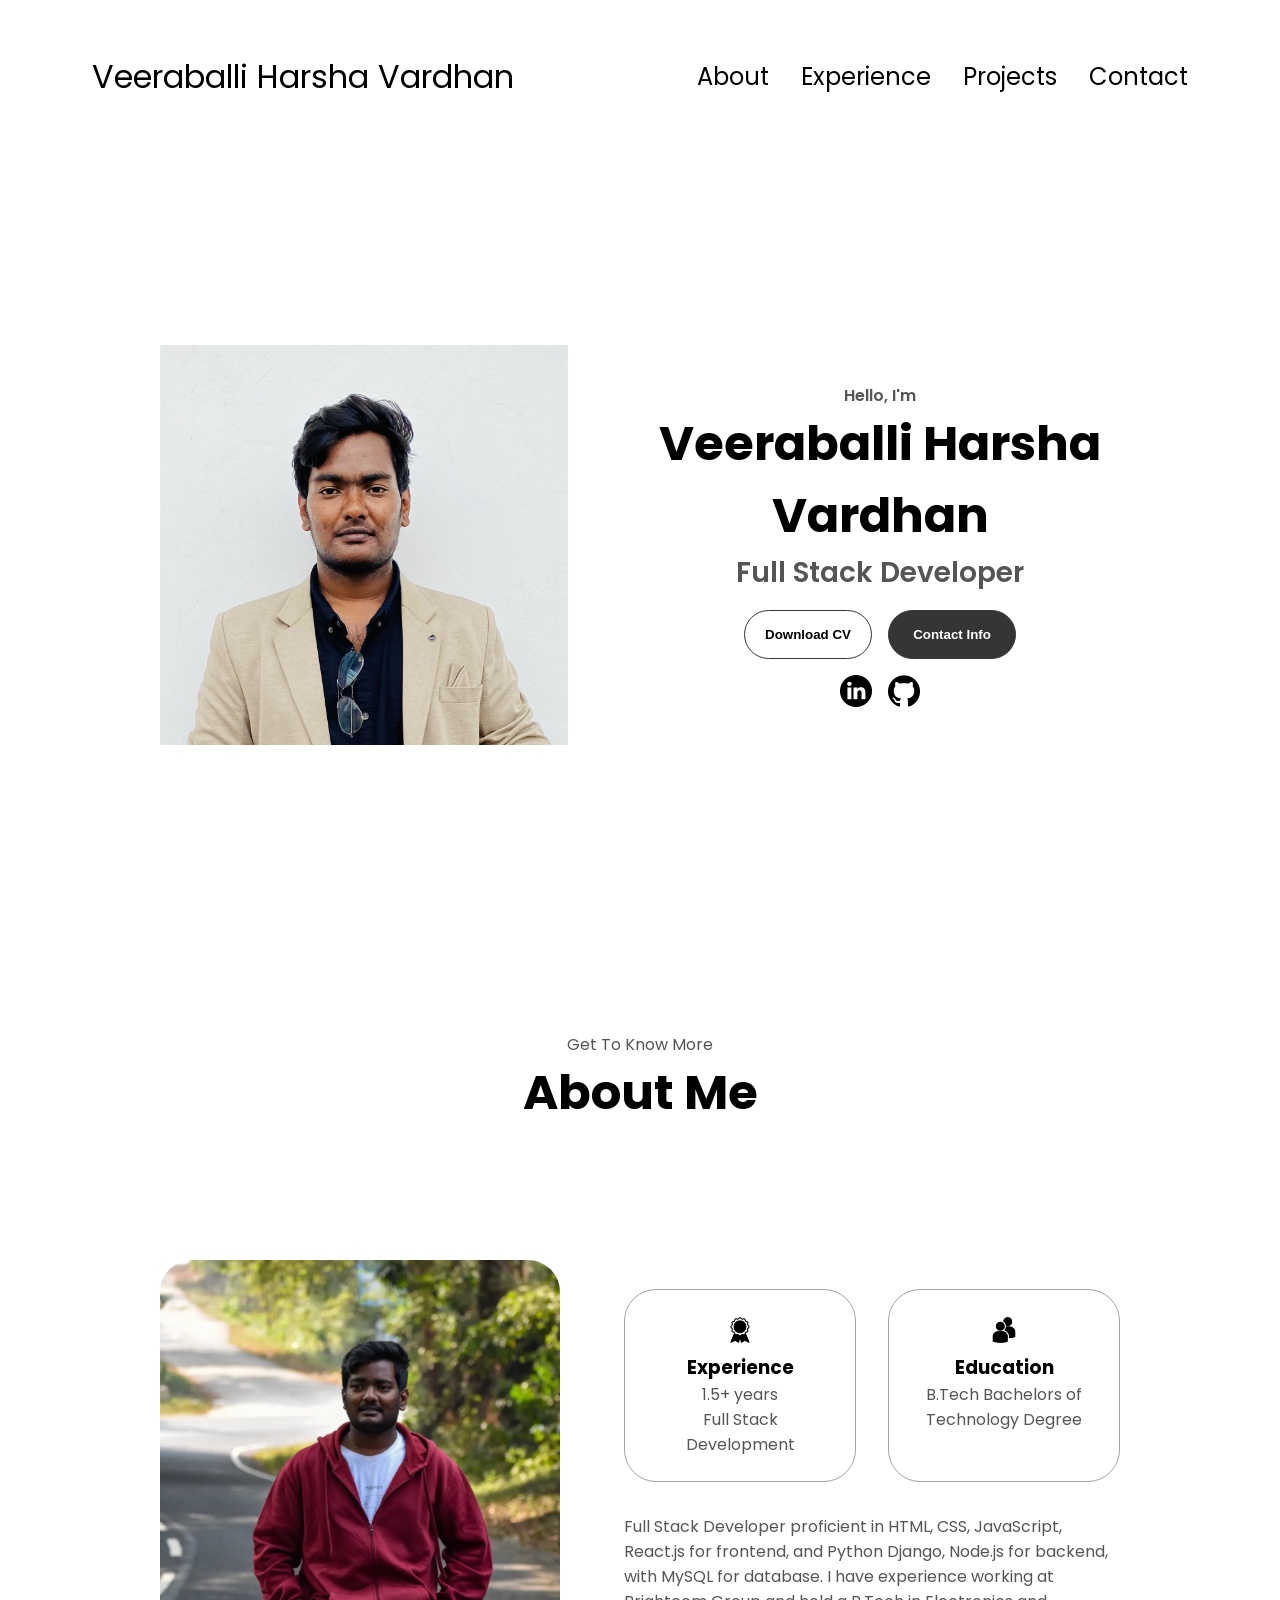
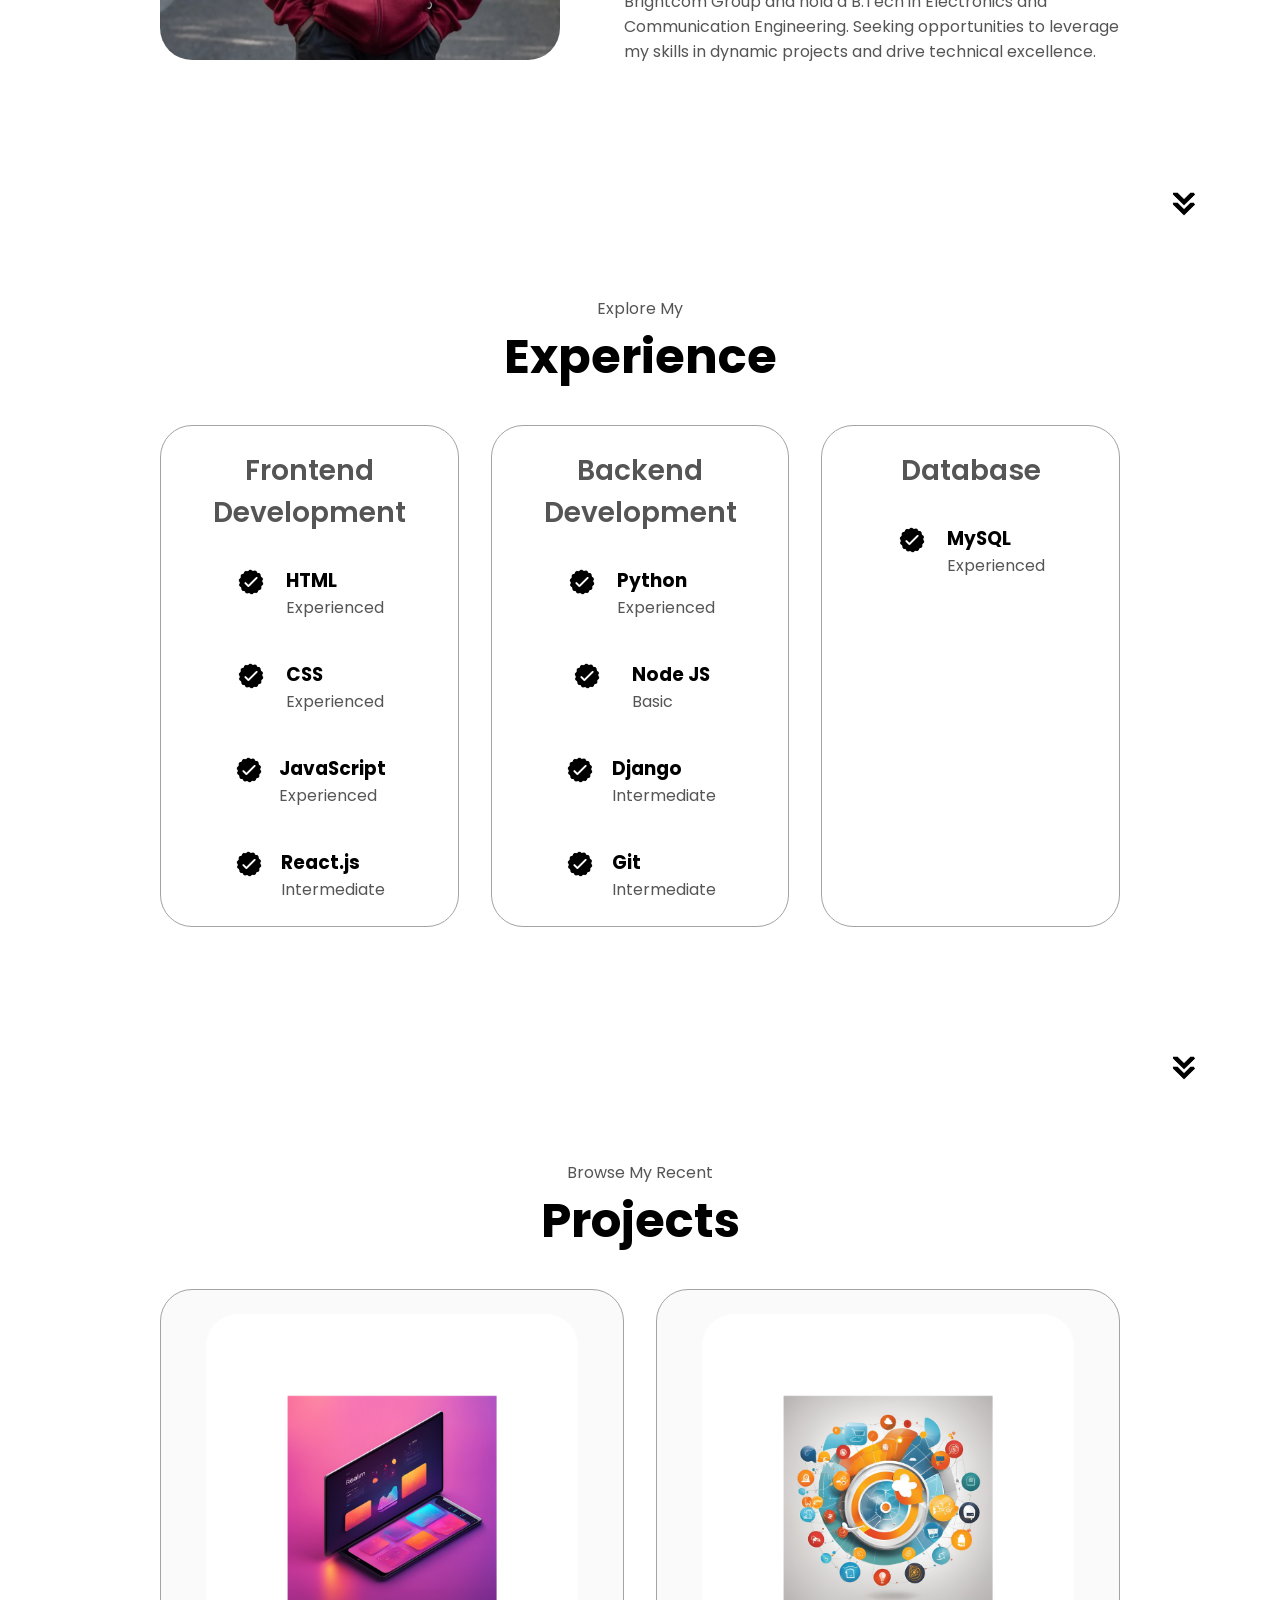
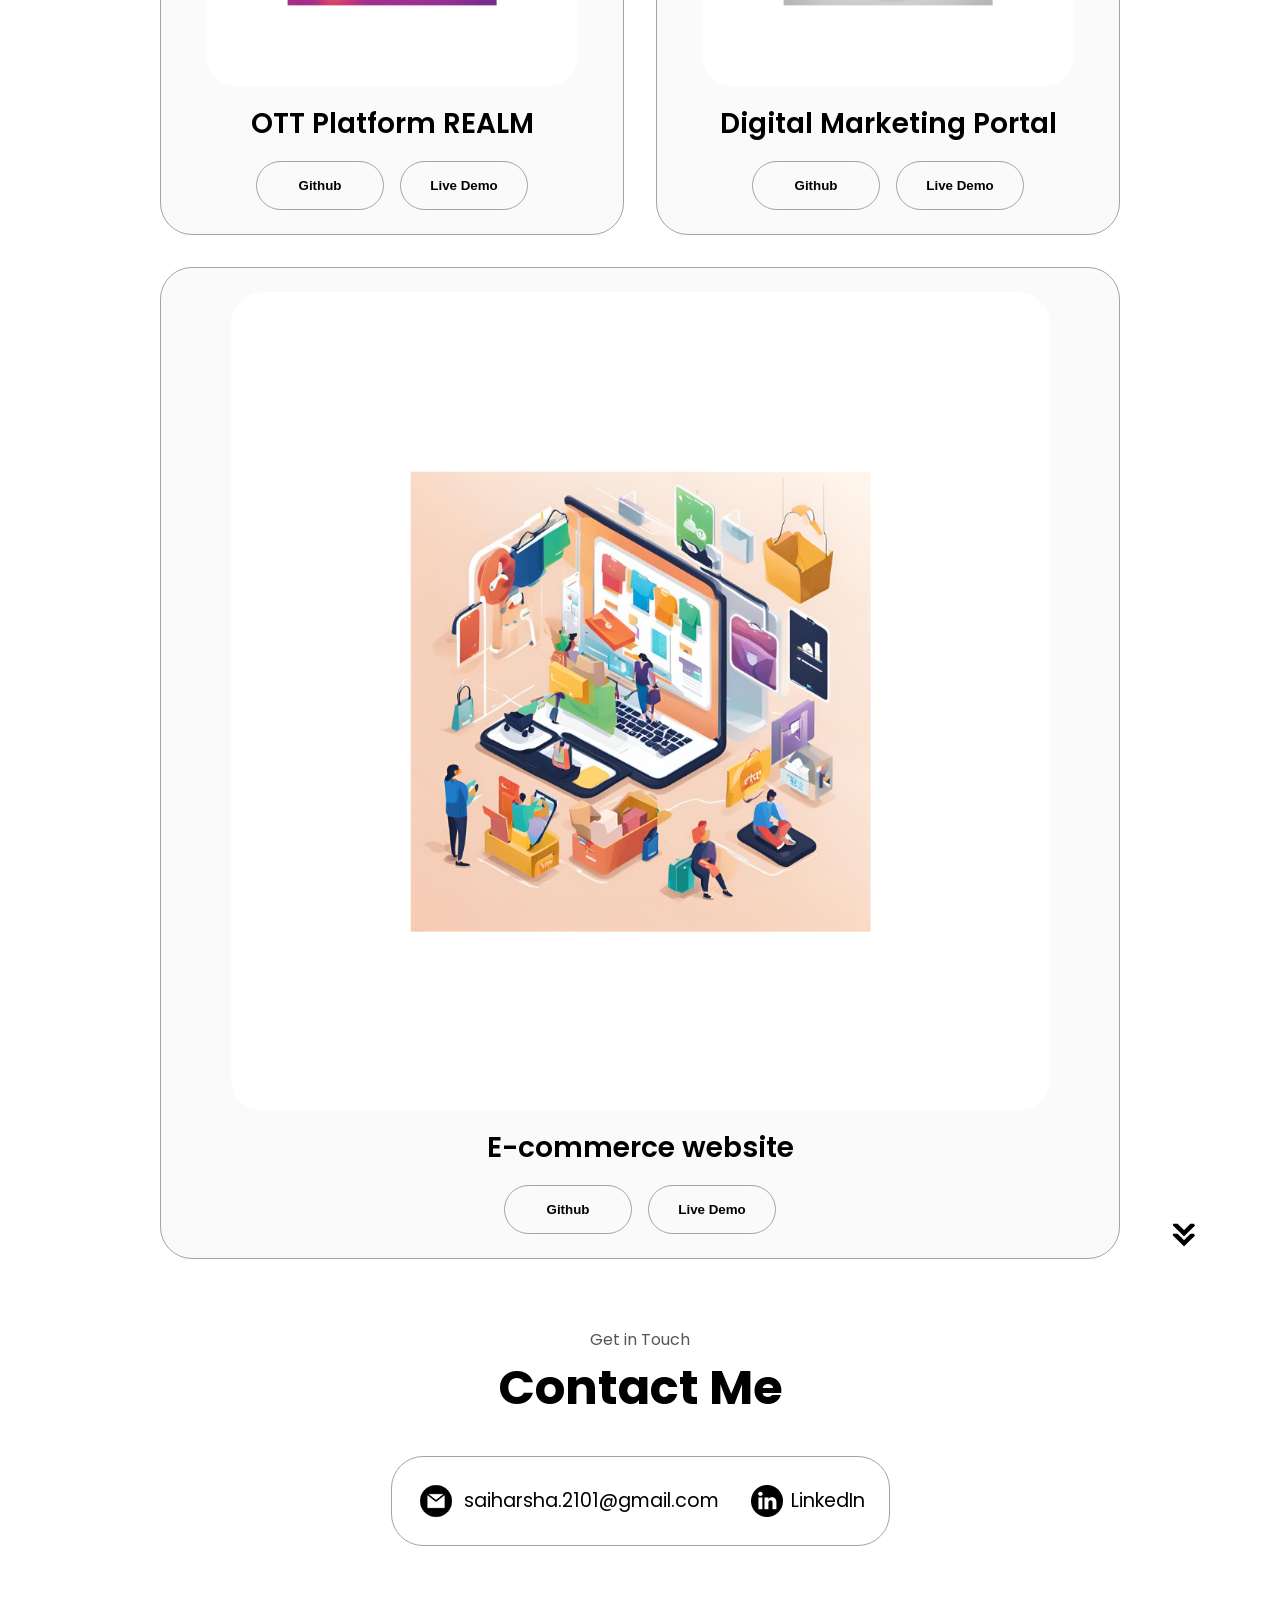
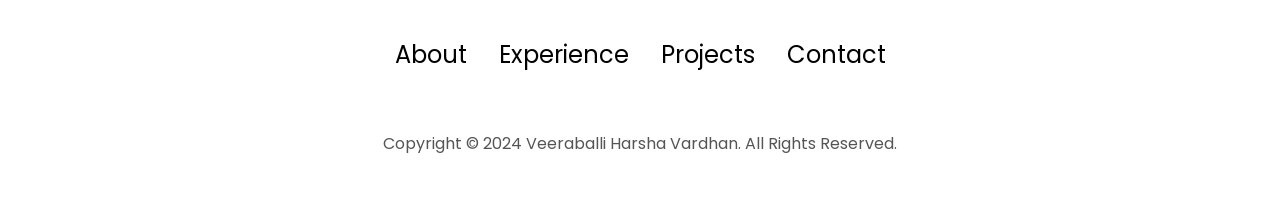
==== portfolio/index.html @ 2d793932 "portfolio" ====
<!DOCTYPE html>
<html lang="en">
  <head>
    <meta charset="UTF-8" />
    <meta http-equiv="X-UA-Compatible" content="IE=edge" />
    <meta name="viewport" content="width=device-width, initial-scale=1.0" />
    <title>My Portfolio</title>
    <link rel="stylesheet" href="style.css" />
    <link rel="stylesheet" href="mediaqueries.css" />
  </head>
  <body>
    <nav id="desktop-nav">
      <div class="logo">Veeraballi Harsha Vardhan</div>
      <div>
        <ul class="nav-links">
          <li><a href="#about">About</a></li>
          <li><a href="#experience">Experience</a></li>
          <li><a href="#projects">Projects</a></li>
          <li><a href="#contact">Contact</a></li>
        </ul>
      </div>
    </nav>
    <nav id="hamburger-nav">
      <div class="logo">Veeraballi Harsha Vardhan</div>
      <div class="hamburger-menu">
        <div class="hamburger-icon" onclick="toggleMenu()">
          <span></span>
          <span></span>
          <span></span>
        </div>
        <div class="menu-links">
          <li><a href="#about" onclick="toggleMenu()">About</a></li>
          <li><a href="#experience" onclick="toggleMenu()">Experience</a></li>
          <li><a href="#projects" onclick="toggleMenu()">Projects</a></li>
          <li><a href="#contact" onclick="toggleMenu()">Contact</a></li>
        </div>
      </div>
    </nav>
    <section id="profile">
      <div class="section__pic-container">
        <img src="./assets/profile-pic.png" alt="John Doe profile picture" />
      </div>
      <div class="section__text">
        <p class="section__text__p1">Hello, I'm</p>
        <h1 class="title">Veeraballi Harsha Vardhan</h1>
        <p class="section__text__p2">Full Stack Developer </p>
        <div class="btn-container">
          <button
            class="btn btn-color-2"
            onclick="window.open('./assets/veeraballiharshavardhan_resume.pdf')"
          >
            Download CV
          </button>
          <button class="btn btn-color-1" onclick="location.href='./#contact'">
            Contact Info
          </button>
        </div>
        <div id="socials-container">
          <img
            src="./assets/linkedin.png"
            alt="My LinkedIn profile"
            class="icon"
            onclick="location.href='https://linkedin.com/'"
          />
          <img
            src="./assets/github.png"
            alt="My Github profile"
            class="icon"
            onclick="location.href='https://github.com/'"
          />
        </div>
      </div>
    </section>
    <section id="about">
      <p class="section__text__p1">Get To Know More</p>
      <h1 class="title">About Me</h1>
      <div class="section-container">
        <div class="section__pic-container">
          <img
            src="./assets/about-pic.png"
            alt="Profile picture"
            class="about-pic"
          />
        </div>
        <div class="about-details-container">
          <div class="about-containers">
            <div class="details-container">
              <img
                src="./assets/experience.png"
                alt="Experience icon"
                class="icon"
              />
              <h3>Experience</h3>
              <p>1.5+ years <br />Full Stack Development</p>
            </div>
            <div class="details-container">
              <img
                src="./assets/education.png"
                alt="Education icon"
                class="icon"
              />
              <h3>Education</h3>
              <p>B.Tech Bachelors of Technology Degree</p>
            </div>
          </div>
          <div class="text-container">
            <p>
              Full Stack Developer proficient in HTML, CSS, JavaScript, React.js for frontend, 
              and Python Django, Node.js for backend, with MySQL for database. I have experience
              working at Brightcom Group and hold a B.Tech in Electronics and Communication Engineering.
              Seeking opportunities to leverage my skills in dynamic projects and drive technical
               excellence.
            </p>
          </div>
        </div>
      </div>
      <img
        src="./assets/arrow.png"
        alt="Arrow icon"
        class="icon arrow"
        onclick="location.href='./#experience'"
      />
    </section>
    <section id="experience">
      <p class="section__text__p1">Explore My</p>
      <h1 class="title">Experience</h1>
      <div class="experience-details-container">
        <div class="about-containers">
          <div class="details-container">
            <h2 class="experience-sub-title">Frontend Development</h2>
            <div class="article-container">
              <article>
                <img
                  src="./assets/checkmark.png"
                  alt="Experience icon"
                  class="icon"
                />
                <div>
                  <h3>HTML</h3>
                  <p>Experienced</p>
                </div>
              </article>
              <article>
                <img
                  src="./assets/checkmark.png"
                  alt="Experience icon"
                  class="icon"
                />
                <div>
                  <h3>CSS</h3>
                  <p>Experienced</p>
                </div>
              </article>
              <article>
                <img
                  src="./assets/checkmark.png"
                  alt="Experience icon"
                  class="icon"
                />
                <div>
                  <h3>JavaScript</h3>
                  <p>Experienced</p>
                </div>
              </article>
              <article>
                <img
                  src="./assets/checkmark.png"
                  alt="Experience icon"
                  class="icon"
                />
                <div>
                  <h3>React.js</h3>
                  <p>Intermediate</p>
                </div>
              </article>
            </div>
          </div>
          <div class="details-container">
            <h2 class="experience-sub-title">Backend Development</h2>
            <div class="article-container">
              <article>
                <img
                  src="./assets/checkmark.png"
                  alt="Experience icon"
                  class="icon"
                />
                <div>
                  <h3>Python</h3>
                  <p>Experienced</p>
                </div>
              </article>
              <article>
                <img
                  src="./assets/checkmark.png"
                  alt="Experience icon"
                  class="icon"
                />
                <div>
                  <h3>Node JS</h3>
                  <p>Basic</p>
                </div>
              </article>
              <article>
                <img
                  src="./assets/checkmark.png"
                  alt="Experience icon"
                  class="icon"
                />
                <div>
                  <h3>Django</h3>
                  <p>Intermediate</p>
                </div>
              </article>
              <article>
                <img
                  src="./assets/checkmark.png"
                  alt="Experience icon"
                  class="icon"
                />
                <div>
                  <h3>Git</h3>
                  <p>Intermediate</p>
                </div>
              </article>
            </div>
          </div>
          <div class="details-container">
            <h2 class="experience-sub-title">Database</h2>
            <div class="article-container">
              <article>
                <img
                  src="./assets/checkmark.png"
                  alt="Experience icon"
                  class="icon"
                />
                <div>
                  <h3>MySQL</h3>
                  <p>Experienced</p>
                </div>
              </article>
        </div>
      </div>
      <img
        src="./assets/arrow.png"
        alt="Arrow icon"
        class="icon arrow"
        onclick="location.href='./#projects'"
      />
    </section>
    <section id="projects">
      <p class="section__text__p1">Browse My Recent</p>
      <h1 class="title">Projects</h1>
      <div class="experience-details-container">
        <div class="about-containers">
          <div class="details-container color-container">
            <div class="article-container">
              <img
                src="./assets/ott-pic.png"
                alt="Project 1"
                class="project-img"
              />
            </div>
            <h2 class="experience-sub-title project-title">OTT Platform REALM</h2>
            <div class="btn-container">
              <button
                class="btn btn-color-2 project-btn"
                onclick="location.href='https://github.com/'"
              >
                Github
              </button>
              <button
                class="btn btn-color-2 project-btn"
                onclick="location.href='https://github.com/'"
              >
                Live Demo
              </button>
            </div>
          </div>
          <div class="details-container color-container">
            <div class="article-container">
              <img
                src="./assets/digital-pic.png"
                alt="Project 2"
                class="project-img"
              />
            </div>
            <h2 class="experience-sub-title project-title">Digital Marketing Portal</h2>
            <div class="btn-container">
              <button
                class="btn btn-color-2 project-btn"
                onclick="location.href='https://github.com/'"
              >
                Github
              </button>
              <button
                class="btn btn-color-2 project-btn"
                onclick="location.href='https://github.com/'"
              >
                Live Demo
              </button>
            </div>
          </div>
          <div class="details-container color-container">
            <div class="article-container">
              <img
                src="./assets/ecommerce-pic.png"
                alt="Project 3"
                class="project-img"
              />
            </div>
            <h2 class="experience-sub-title project-title">E-commerce website</h2>
            <div class="btn-container">
              <button
                class="btn btn-color-2 project-btn"
                onclick="location.href='https://github.com/'"
              >
                Github
              </button>
              <button
                class="btn btn-color-2 project-btn"
                onclick="location.href='https://github.com/'"
              >
                Live Demo
              </button>
            </div>
          </div>
        </div>
      </div>
      <img
        src="./assets/arrow.png"
        alt="Arrow icon"
        class="icon arrow"
        onclick="location.href='./#contact'"
      />
    </section>
    <section id="contact">
      <p class="section__text__p1">Get in Touch</p>
      <h1 class="title">Contact Me</h1>
      <div class="contact-info-upper-container">
        <div class="contact-info-container">
          <img
            src="./assets/email.png"
            alt="Email icon"
            class="icon contact-icon email-icon"
          />
          <p><a href="mailto:examplemail@gmail.com">saiharsha.2101@gmail.com</a></p>
        </div>
        <div class="contact-info-container">
          <img
            src="./assets/linkedin.png"
            alt="LinkedIn icon"
            class="icon contact-icon"
          />
          <p><a href="https://www.linkedin.com">LinkedIn</a></p>
        </div>
      </div>
    </section>
    <footer>
      <nav>
        <div class="nav-links-container">
          <ul class="nav-links">
            <li><a href="#about">About</a></li>
            <li><a href="#experience">Experience</a></li>
            <li><a href="#projects">Projects</a></li>
            <li><a href="#contact">Contact</a></li>
          </ul>
        </div>
      </nav>
      <p>Copyright &#169; 2024 Veeraballi Harsha Vardhan. All Rights Reserved.</p>
    </footer>
    <script src="script.js"></script>
  </body>
</html>
---- portfolio/style.css ----
/* GENERAL */

@import url("https://fonts.googleapis.com/css2?family=Poppins:wght@300;400;500;600&display=swap");

* {
  margin: 0;
  padding: 0;
}

body {
  font-family: "Poppins", sans-serif;
}

html {
  scroll-behavior: smooth;
}

p {
  color: rgb(85, 85, 85);
}

/* TRANSITION */

a,
.btn {
  transition: all 300ms ease;
}

/* DESKTOP NAV */

nav,
.nav-links {
  display: flex;
}

nav {
  justify-content: space-around;
  align-items: center;
  height: 17vh;
}

.nav-links {
  gap: 2rem;
  list-style: none;
  font-size: 1.5rem;
}

a {
  color: black;
  text-decoration: none;
  text-decoration-color: white;
}

a:hover {
  color: grey;
  text-decoration: underline;
  text-underline-offset: 1rem;
  text-decoration-color: rgb(181, 181, 181);
}

.logo {
  font-size: 2rem;
}

.logo:hover {
  cursor: default;
}

/* HAMBURGER MENU */

#hamburger-nav {
  display: none;
}

.hamburger-menu {
  position: relative;
  display: inline-block;
}

.hamburger-icon {
  display: flex;
  flex-direction: column;
  justify-content: space-between;
  height: 24px;
  width: 30px;
  cursor: pointer;
}

.hamburger-icon span {
  width: 100%;
  height: 2px;
  background-color: black;
  transition: all 0.3 ease-in-out;
}

.menu-links {
  position: absolute;
  top: 100%;
  right: 0;
  background-color: white;
  width: fit-content;
  max-height: 0;
  overflow: hidden;
  transition: all 0.3 ease-in-out;
}

.menu-links a {
  display: block;
  padding: 10px;
  text-align: center;
  font-size: 1.5rem;
  color: black;
  text-decoration: none;
  transition: all 0.3 ease-in-out;
}

.menu-links li {
  list-style: none;
}

.menu-links.open {
  max-height: 300px;
}

.hamburger-icon.open span:first-child {
  transform: rotate(45deg) translate(10px, 5px);
}

.hamburger-icon.open span:nth-child(2) {
  opacity: 0;
}

.hamburger-icon.open span:last-child {
  transform: rotate(-45deg) translate(10px, -5px);
}

.hamburger-icon span:first-child {
  transform: none;
}

.hamburger-icon span:first-child {
  opacity: 1;
}

.hamburger-icon span:first-child {
  transform: none;
}

/* SECTIONS */

section {
  padding-top: 4vh;
  height: 96vh;
  margin: 0 10rem;
  box-sizing: border-box;
  min-height: fit-content;
}

.section-container {
  display: flex;
}

/* PROFILE SECTION */

#profile {
  display: flex;
  justify-content: center;
  gap: 5rem;
  height: 80vh;
  
}

.section__pic-container {
  display: flex;
  height: 400px;
  width: 400px;
  margin: auto 0;
 
}

.section__text {
  align-self: center;
  text-align: center;
}

.section__text p {
  font-weight: 600;
}

.section__text__p1 {
  text-align: center;
}

.section__text__p2 {
  font-size: 1.75rem;
  margin-bottom: 1rem;
}

.title {
  font-size: 3rem;
  text-align: center;
}

#socials-container {
  display: flex;
  justify-content: center;
  margin-top: 1rem;
  gap: 1rem;
}

/* ICONS */

.icon {
  cursor: pointer;
  height: 2rem;
}

/* BUTTONS */

.btn-container {
  display: flex;
  justify-content: center;
  gap: 1rem;
}

.btn {
  font-weight: 600;
  transition: all 300ms ease;
  padding: 1rem;
  width: 8rem;
  border-radius: 2rem;
}

.btn-color-1,
.btn-color-2 {
  border: rgb(53, 53, 53) 0.1rem solid;
}

.btn-color-1:hover,
.btn-color-2:hover {
  cursor: pointer;
}

.btn-color-1,
.btn-color-2:hover {
  background: rgb(53, 53, 53);
  color: white;
}

.btn-color-1:hover {
  background: rgb(0, 0, 0);
}

.btn-color-2 {
  background: none;
}

.btn-color-2:hover {
  border: rgb(255, 255, 255) 0.1rem solid;
}

.btn-container {
  gap: 1rem;
}

/* ABOUT SECTION */

#about {
  position: relative;
}

.about-containers {
  gap: 2rem;
  margin-bottom: 2rem;
  margin-top: 2rem;
}

.about-details-container {
  justify-content: center;
  flex-direction: column;
}

.about-containers,
.about-details-container {
  display: flex;
}

.about-pic {
  border-radius: 2rem;
}

.arrow {
  position: absolute;
  right: -5rem;
  bottom: 2.5rem;
}

.details-container {
  padding: 1.5rem;
  flex: 1;
  background: white;
  border-radius: 2rem;
  border: rgb(53, 53, 53) 0.1rem solid;
  border-color: rgb(163, 163, 163);
  text-align: center;
}

.section-container {
  gap: 4rem;
  height: 80%;
}

.section__pic-container {
  height: 400px;
  width: 400px;
  margin: auto 0;
}

/* EXPERIENCE SECTION */

#experience {
  position: relative;
}

.experience-sub-title {
  color: rgb(85, 85, 85);
  font-weight: 600;
  font-size: 1.75rem;
  margin-bottom: 2rem;
}

.experience-details-container {
  display: flex;
  justify-content: center;
  flex-direction: column;
}

.article-container {
  display: flex;
  text-align: initial;
  flex-wrap: wrap;
  flex-direction: row;
  gap: 2.5rem;
  justify-content: space-around;
}

article {
  display: flex;
  width: 10rem;
  justify-content: space-around;
  gap: 0.5rem;
}

article .icon {
  cursor: default;
}

/* PROJECTS SECTION */

#projects {
  position: relative;
}

.color-container {
  border-color: rgb(163, 163, 163);
  background: rgb(250, 250, 250);
}

.project-img {
  border-radius: 2rem;
  width: 90%;
  height: 90%;
}

.project-title {
  margin: 1rem;
  color: black;
}

.project-btn {
  color: black;
  border-color: rgb(163, 163, 163);
}

/* CONTACT */

#contact {
  display: flex;
  justify-content: center;
  flex-direction: column;
  height: 70vh;
}

.contact-info-upper-container {
  display: flex;
  justify-content: center;
  border-radius: 2rem;
  border: rgb(53, 53, 53) 0.1rem solid;
  border-color: rgb(163, 163, 163);
  background: (250, 250, 250);
  margin: 2rem auto;
  padding: 0.5rem;
}

.contact-info-container {
  display: flex;
  align-items: center;
  justify-content: center;
  gap: 0.5rem;
  margin: 1rem;
}

.contact-info-container p {
  font-size: larger;
}

.contact-icon {
  cursor: default;
}

.email-icon {
  height: 2.5rem;
}

/* FOOTER SECTION */

footer {
  height: 26vh;
  margin: 0 1rem;
}

footer p {
  text-align: center;
}
---- portfolio/mediaqueries.css ----
@media screen and (max-width: 1400px) {
  #profile {
    height: 83vh;
    margin-bottom: 6rem;
  }
  .about-containers {
    flex-wrap: wrap;
  }
  #contact,
  #projects {
    height: fit-content;
  }
}

@media screen and (max-width: 1200px) {
  #desktop-nav {
    display: none;
  }
  #hamburger-nav {
    display: flex;
  }
  #experience,
  .experience-details-container {
    margin-top: 2rem;
  }
  #profile,
  .section-container {
    display: block;
  }
  .arrow {
    display: none;
  }
  section,
  .section-container {
    height: fit-content;
  }
  section {
    margin: 0 5%;
  }
  .section__pic-container {
    width: 275px;
    height: 275px;
    margin: 0 auto 2rem;
  }
  .about-containers {
    margin-top: 0;
  }
}

@media screen and (max-width: 600px) {
  #contact,
  footer {
    height: 40vh;
  }
  #profile {
    height: 83vh;
    margin-bottom: 0;
  }
  article {
    font-size: 1rem;
  }
  footer nav {
    height: fit-content;
    margin-bottom: 2rem;
  }
  .about-containers,
  .contact-info-upper-container,
  .btn-container {
    flex-wrap: wrap;
  }
  .contact-info-container {
    margin: 0;
  }
  .contact-info-container p,
  .nav-links li a {
    font-size: 1rem;
  }
  .experience-sub-title {
    font-size: 1.25rem;
  }
  .logo {
    font-size: 1.5rem;
  }
  .nav-links {
    flex-direction: column;
    gap: 0.5rem;
    text-align: center;
  }
  .section__pic-container {
    width: auto;
    height: 46vw;
    justify-content: center;
  }
  .section__text__p2 {
    font-size: 1.25rem;
  }
  .title {
    font-size: 2rem;
  }
  .text-container {
    text-align: justify;
  }
}
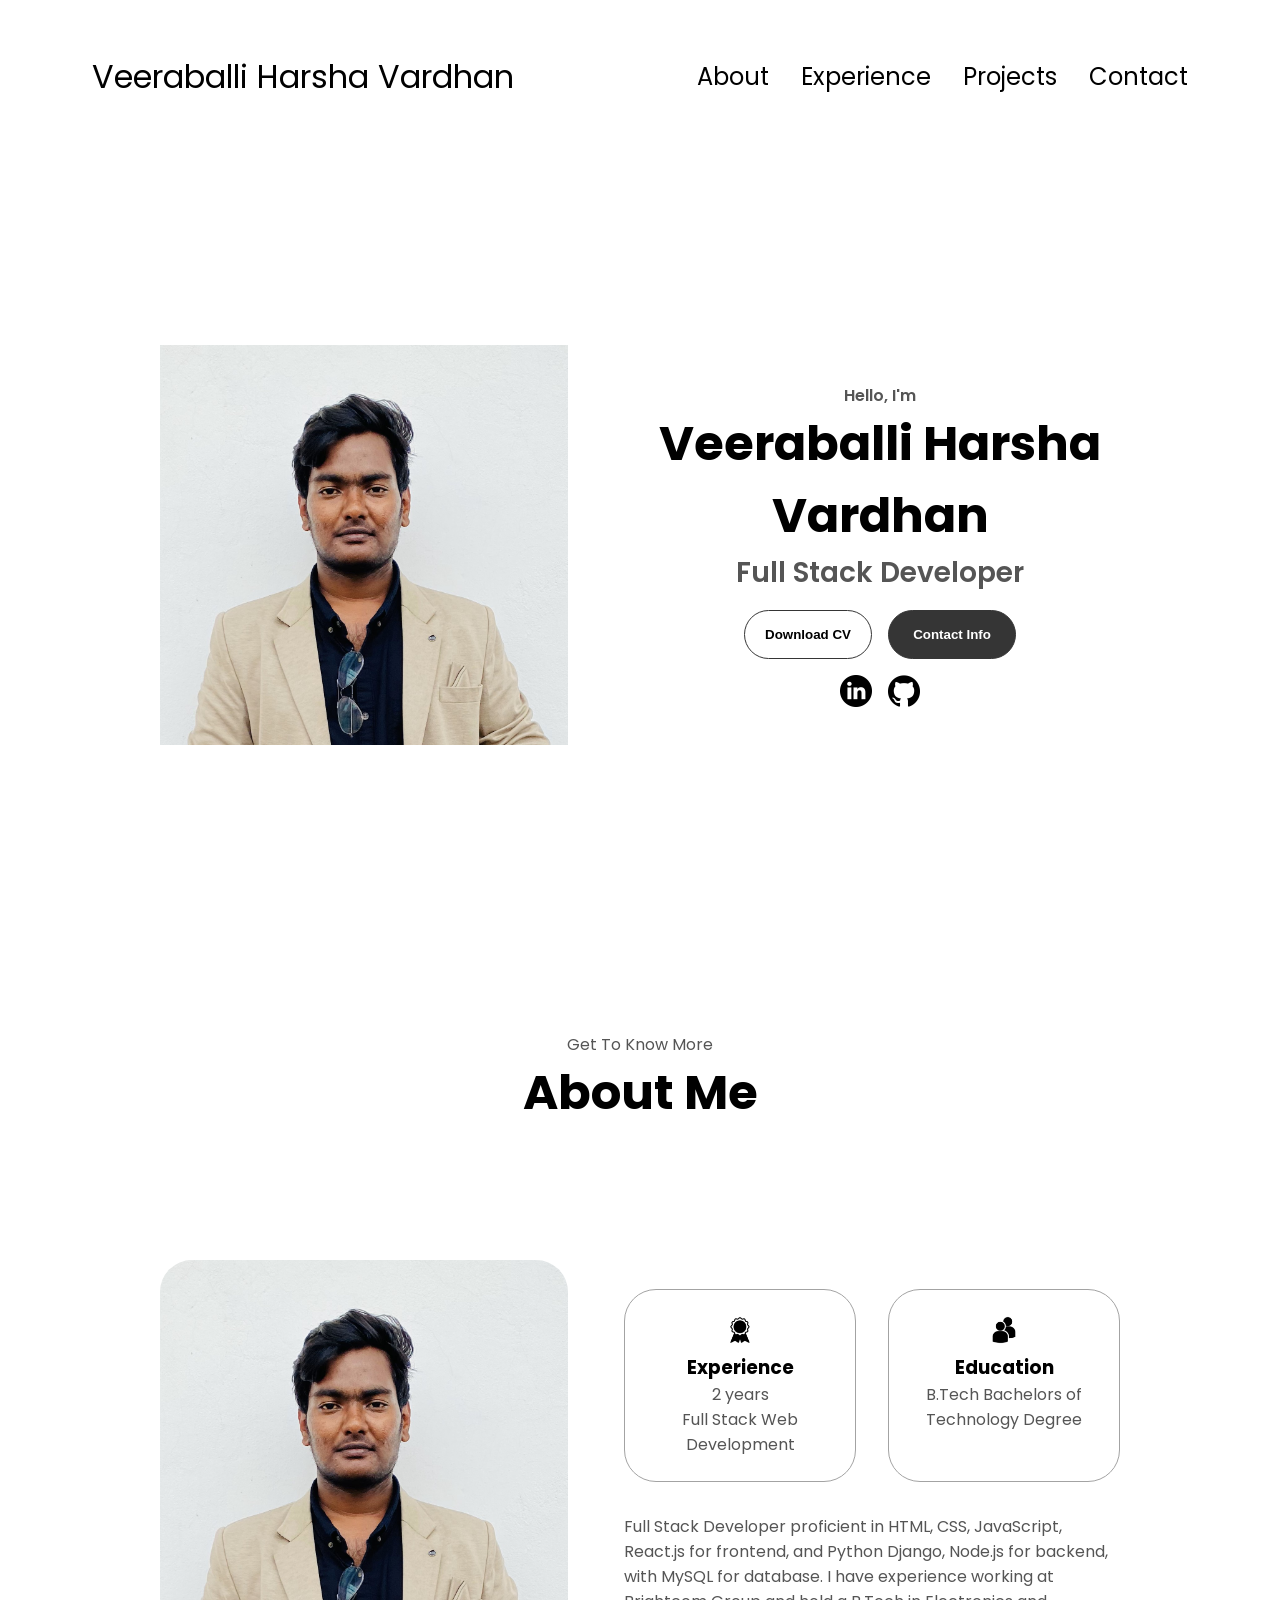
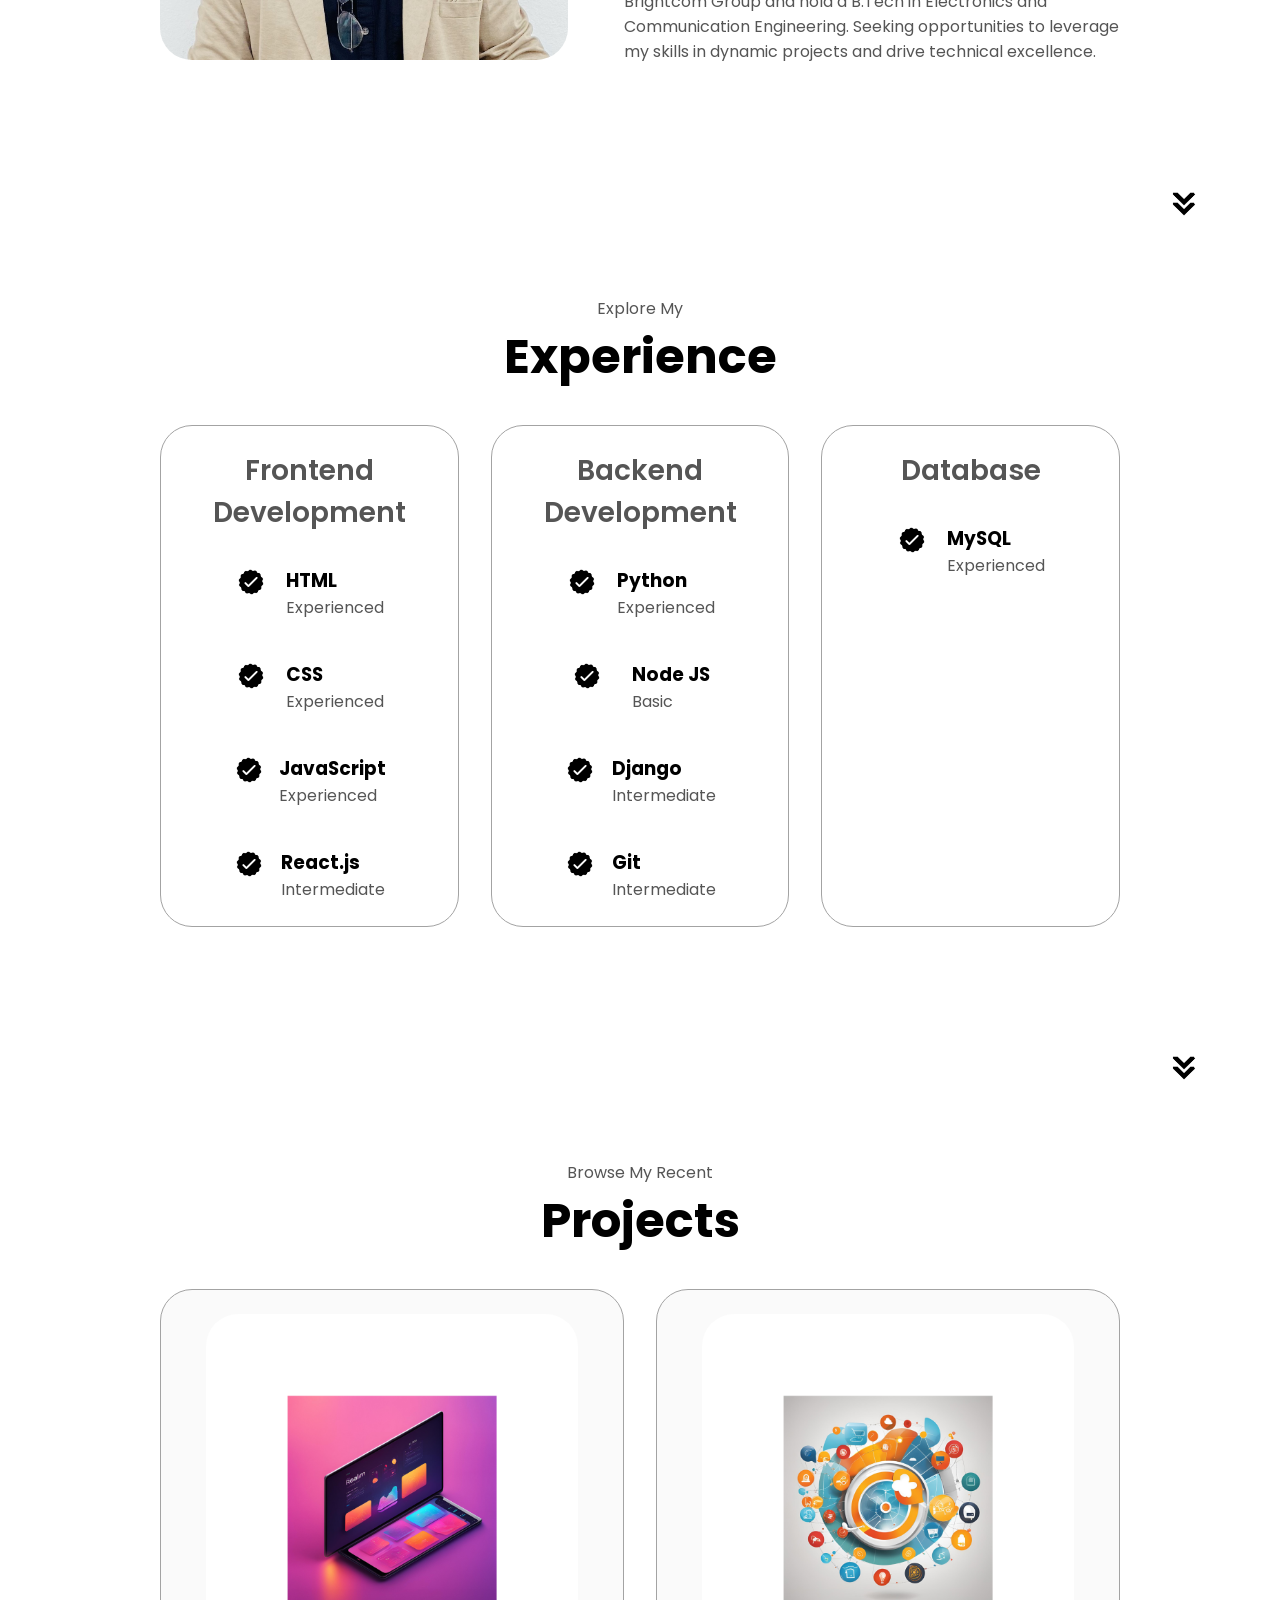
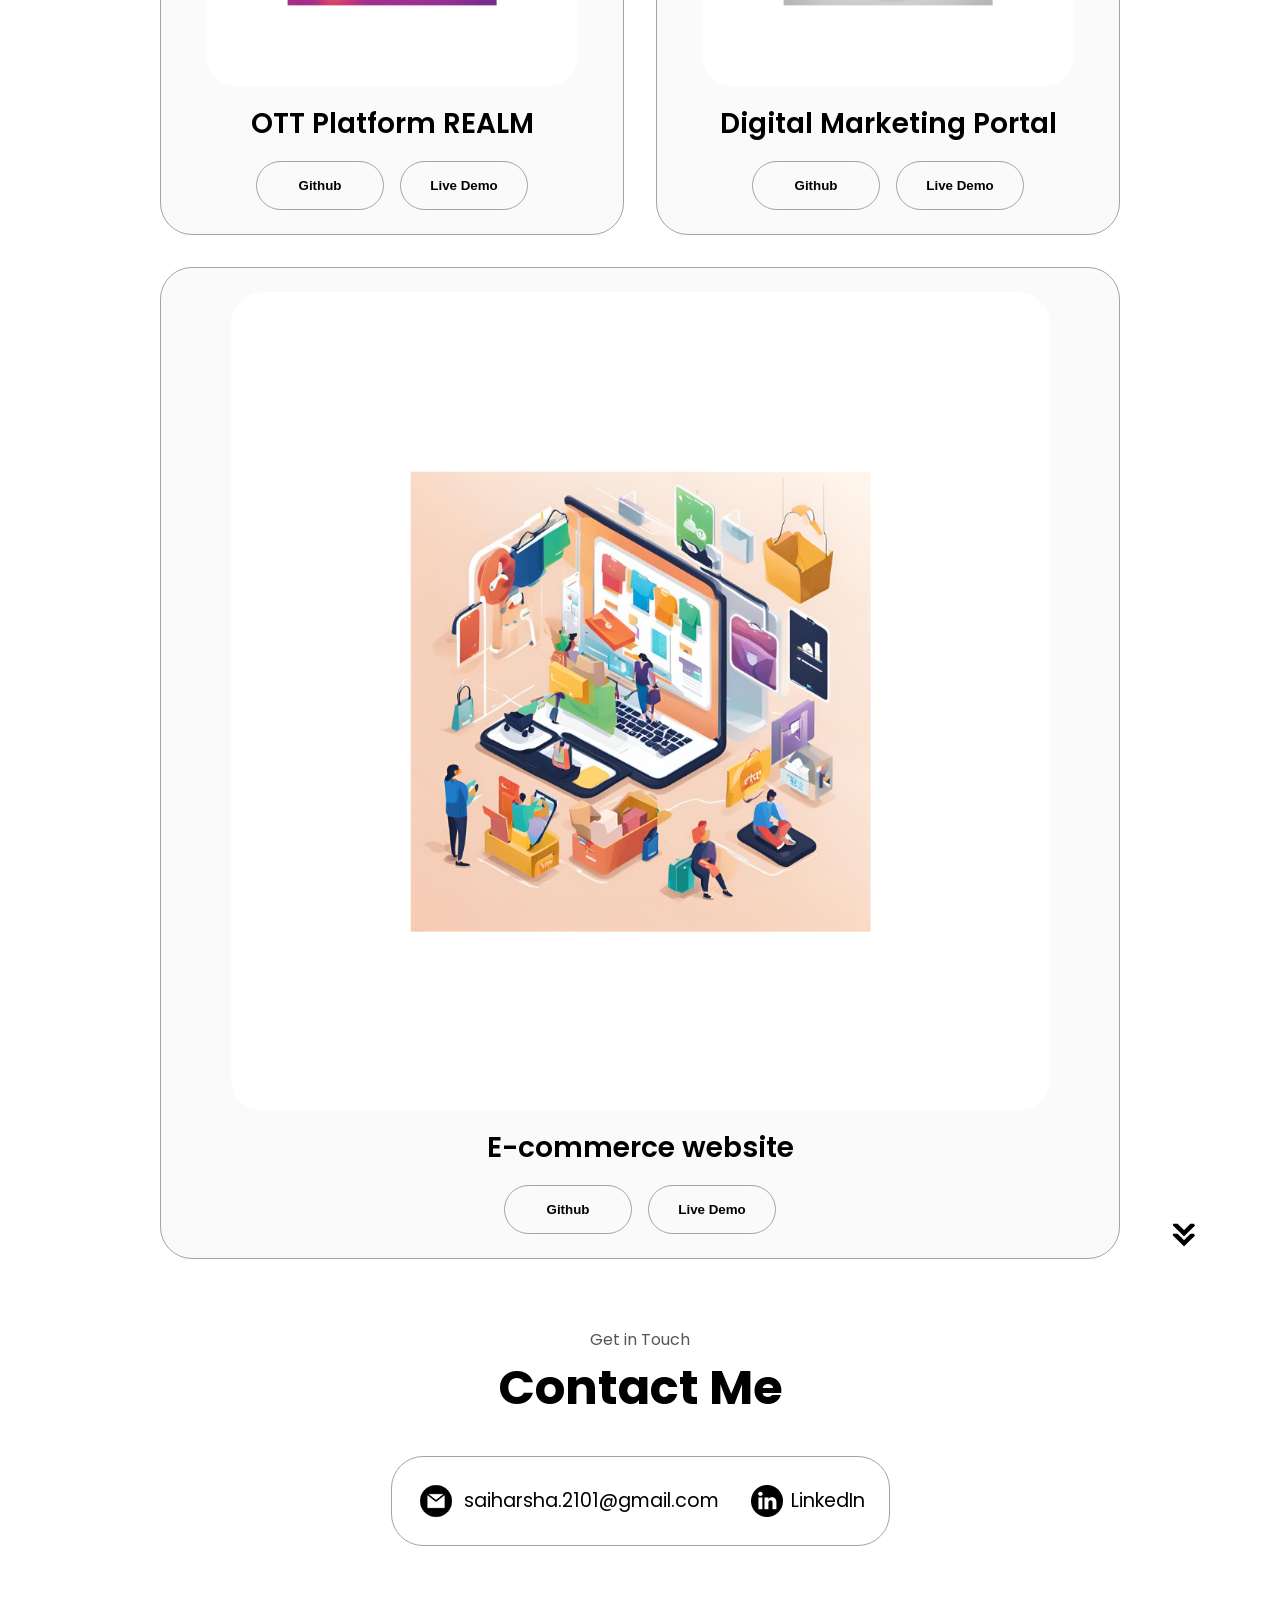
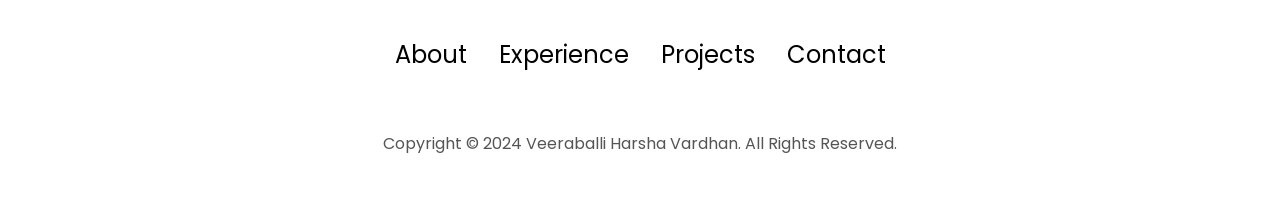
==== commit b8fd2c88: "Initial commit" ====
--- a/portfolio/index.html
+++ b/portfolio/index.html
@@ -38,7 +38,7 @@
     </nav>
     <section id="profile">
       <div class="section__pic-container">
-        <img src="./assets/profile-pic.png" alt="John Doe profile picture" />
+        <img src="./assets/profile-pic.png" alt="Harsha profile picture" />
       </div>
       <div class="section__text">
         <p class="section__text__p1">Hello, I'm</p>
@@ -77,7 +77,7 @@
       <div class="section-container">
         <div class="section__pic-container">
           <img
-            src="./assets/about-pic.png"
+            src="./assets/profile-pic.png"
             alt="Profile picture"
             class="about-pic"
           />
@@ -91,7 +91,7 @@
                 class="icon"
               />
               <h3>Experience</h3>
-              <p>1.5+ years <br />Full Stack Development</p>
+              <p>2 years <br />Full Stack Web Development</p>
             </div>
             <div class="details-container">
               <img
